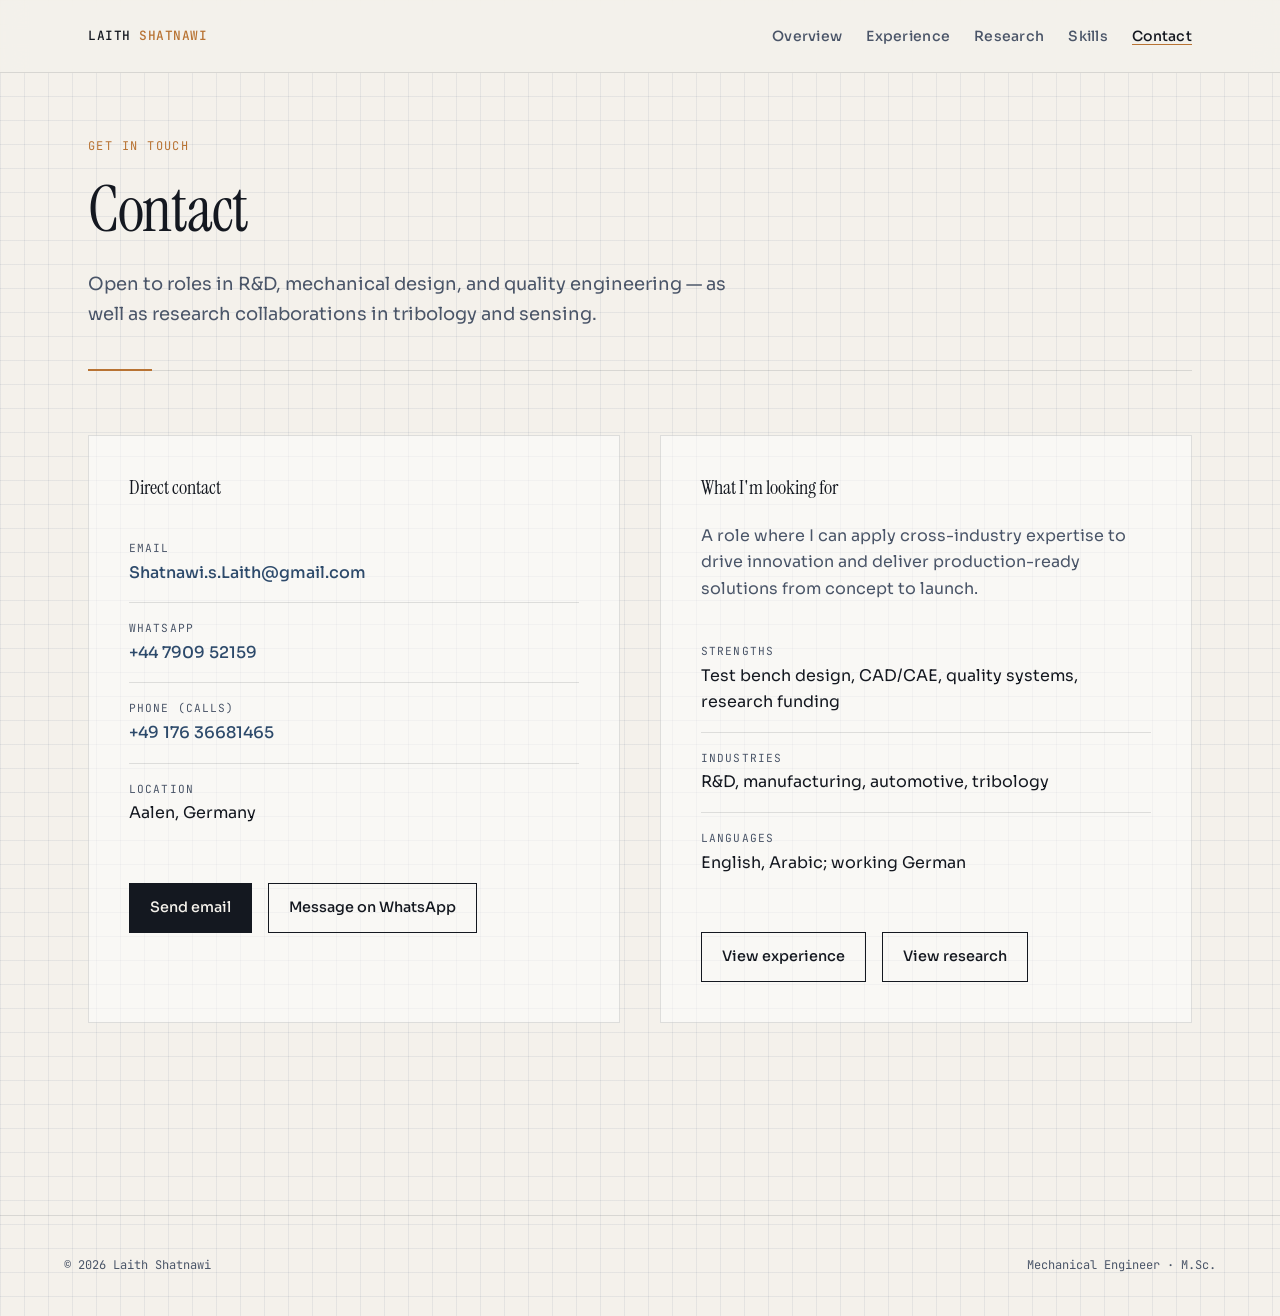
==== contact.html @ d7bf0894 "Add multi-page engineering profile site from CV content. Static HTML/CSS site with overview, experie" ====
<!DOCTYPE html>
<html lang="en">
<head>
  <meta charset="UTF-8">
  <meta name="viewport" content="width=device-width, initial-scale=1.0">
  <meta name="description" content="Contact Laith Shatnawi — Senior Mechanical Engineer based in Aalen, Germany.">
  <title>Contact — Laith Shatnawi</title>
  <link rel="preconnect" href="https://fonts.googleapis.com">
  <link rel="preconnect" href="https://fonts.gstatic.com" crossorigin>
  <link href="https://fonts.googleapis.com/css2?family=Instrument+Serif:ital@0;1&family=JetBrains+Mono:wght@400;500&family=Sora:wght@400;500;600&display=swap" rel="stylesheet">
  <link rel="stylesheet" href="css/styles.css">
</head>
<body>
  <a class="skip-link" href="#main">Skip to content</a>

  <header class="site-header">
    <div class="nav-inner">
      <a class="logo" href="index.html">Laith <span>Shatnawi</span></a>
      <button class="nav-toggle" aria-expanded="false" aria-controls="site-nav">Menu</button>
      <nav class="site-nav" id="site-nav" aria-label="Main">
        <ul>
          <li><a href="index.html">Overview</a></li>
          <li><a href="experience.html">Experience</a></li>
          <li><a href="research.html">Research</a></li>
          <li><a href="skills.html">Skills</a></li>
          <li><a href="contact.html" aria-current="page">Contact</a></li>
        </ul>
      </nav>
    </div>
  </header>

  <main id="main">
    <header class="page-header reveal">
      <p class="eyebrow">Get in touch</p>
      <h1>Contact</h1>
      <p class="lead">Open to roles in R&amp;D, mechanical design, and quality engineering — as well as research collaborations in tribology and sensing.</p>
    </header>

    <div class="contact-grid reveal">
      <div class="contact-card">
        <h3>Direct contact</h3>
        <ul class="contact-list">
          <li>
            <span class="contact-label">Email</span>
            <span class="contact-value"><a href="mailto:Shatnawi.s.Laith@gmail.com">Shatnawi.s.Laith@gmail.com</a></span>
          </li>
          <li>
            <span class="contact-label">WhatsApp</span>
            <span class="contact-value"><a href="https://wa.me/790952159">+44 7909 52159</a></span>
          </li>
          <li>
            <span class="contact-label">Phone (calls)</span>
            <span class="contact-value"><a href="tel:+4917636681465">+49 176 36681465</a></span>
          </li>
          <li>
            <span class="contact-label">Location</span>
            <span class="contact-value">Aalen, Germany</span>
          </li>
        </ul>
        <div class="cta-row">
          <a class="btn" href="mailto:Shatnawi.s.Laith@gmail.com">Send email</a>
          <a class="btn btn-outline" href="https://wa.me/790952159" target="_blank" rel="noopener noreferrer">Message on WhatsApp</a>
        </div>
      </div>

      <div class="contact-card">
        <h3>What I'm looking for</h3>
        <p style="color: var(--ink-muted); margin: 0 0 var(--space-md);">A role where I can apply cross-industry expertise to drive innovation and deliver production-ready solutions from concept to launch.</p>
        <ul class="contact-list">
          <li>
            <span class="contact-label">Strengths</span>
            <span class="contact-value">Test bench design, CAD/CAE, quality systems, research funding</span>
          </li>
          <li>
            <span class="contact-label">Industries</span>
            <span class="contact-value">R&amp;D, manufacturing, automotive, tribology</span>
          </li>
          <li>
            <span class="contact-label">Languages</span>
            <span class="contact-value">English, Arabic; working German</span>
          </li>
        </ul>
        <div class="cta-row">
          <a class="btn btn-outline" href="experience.html">View experience</a>
          <a class="btn btn-outline" href="research.html">View research</a>
        </div>
      </div>
    </div>
  </main>

  <footer class="site-footer">
    <div class="footer-inner">
      <span>© 2026 Laith Shatnawi</span>
      <span>Mechanical Engineer · M.Sc.</span>
    </div>
  </footer>

  <script src="js/main.js"></script>
</body>
</html>
---- css/styles.css ----
/* Laith Shatnawi — Engineering Profile */

:root {
  --ink: #141820;
  --ink-muted: #4a5568;
  --paper: #f4f1eb;
  --paper-warm: #ebe6dc;
  --steel: #2d4a6b;
  --steel-light: #3d6289;
  --copper: #b87333;
  --copper-soft: #d4955a;
  --grid: rgba(45, 74, 107, 0.08);
  --line: rgba(20, 24, 32, 0.12);
  --focus: #2d6cdf;

  --font-display: "Instrument Serif", Georgia, serif;
  --font-body: "Sora", system-ui, sans-serif;
  --font-mono: "JetBrains Mono", ui-monospace, monospace;

  --space-xs: 0.5rem;
  --space-sm: 1rem;
  --space-md: 1.5rem;
  --space-lg: 2.5rem;
  --space-xl: 4rem;
  --space-2xl: 6rem;

  --radius: 2px;
  --max-width: 72rem;
  --nav-height: 4.5rem;
}

*, *::before, *::after { box-sizing: border-box; }

html {
  scroll-behavior: smooth;
  font-size: 100%;
}

@media (prefers-reduced-motion: reduce) {
  html { scroll-behavior: auto; }
  *, *::before, *::after {
    animation-duration: 0.01ms !important;
    animation-iteration-count: 1 !important;
    transition-duration: 0.01ms !important;
  }
}

body {
  margin: 0;
  font-family: var(--font-body);
  font-size: 1rem;
  line-height: 1.65;
  color: var(--ink);
  background-color: var(--paper);
  background-image:
    linear-gradient(var(--grid) 1px, transparent 1px),
    linear-gradient(90deg, var(--grid) 1px, transparent 1px);
  background-size: 24px 24px;
  min-height: 100vh;
}

img { max-width: 100%; height: auto; display: block; }

a {
  color: var(--steel);
  text-decoration-thickness: 1px;
  text-underline-offset: 3px;
  transition: color 0.2s ease;
}

a:hover { color: var(--copper); }

a:focus-visible,
button:focus-visible {
  outline: 2px solid var(--focus);
  outline-offset: 3px;
}

.skip-link {
  position: absolute;
  top: -100%;
  left: var(--space-sm);
  padding: var(--space-xs) var(--space-sm);
  background: var(--ink);
  color: var(--paper);
  z-index: 1000;
}

.skip-link:focus { top: var(--space-sm); }

/* Navigation */
.site-header {
  position: sticky;
  top: 0;
  z-index: 100;
  background: rgba(244, 241, 235, 0.92);
  backdrop-filter: blur(12px);
  border-bottom: 1px solid var(--line);
}

.nav-inner {
  max-width: var(--max-width);
  margin: 0 auto;
  padding: 0 var(--space-md);
  height: var(--nav-height);
  display: flex;
  align-items: center;
  justify-content: space-between;
  gap: var(--space-md);
}

.logo {
  font-family: var(--font-mono);
  font-size: 0.8rem;
  font-weight: 500;
  letter-spacing: 0.04em;
  text-transform: uppercase;
  color: var(--ink);
  text-decoration: none;
}

.logo span { color: var(--copper); }

.site-nav ul {
  display: flex;
  gap: var(--space-md);
  list-style: none;
  margin: 0;
  padding: 0;
}

.site-nav a {
  font-size: 0.875rem;
  font-weight: 500;
  text-decoration: none;
  color: var(--ink-muted);
  letter-spacing: 0.02em;
}

.site-nav a[aria-current="page"],
.site-nav a:hover {
  color: var(--ink);
}

.site-nav a[aria-current="page"] {
  text-decoration: underline;
  text-decoration-color: var(--copper);
}

.nav-toggle {
  display: none;
  background: none;
  border: 1px solid var(--line);
  padding: 0.5rem 0.75rem;
  font-family: var(--font-mono);
  font-size: 0.75rem;
  cursor: pointer;
  color: var(--ink);
}

/* Layout */
main {
  max-width: var(--max-width);
  margin: 0 auto;
  padding: var(--space-xl) var(--space-md) var(--space-2xl);
}

.page-header {
  margin-bottom: var(--space-xl);
  padding-bottom: var(--space-lg);
  border-bottom: 1px solid var(--line);
  position: relative;
}

.page-header::after {
  content: "";
  position: absolute;
  bottom: -1px;
  left: 0;
  width: 4rem;
  height: 2px;
  background: var(--copper);
}

.eyebrow {
  font-family: var(--font-mono);
  font-size: 0.75rem;
  letter-spacing: 0.12em;
  text-transform: uppercase;
  color: var(--copper);
  margin: 0 0 var(--space-sm);
}

h1, h2, h3 {
  font-family: var(--font-display);
  font-weight: 400;
  line-height: 1.15;
  margin: 0 0 var(--space-sm);
}

h1 {
  font-size: clamp(2.5rem, 6vw, 4rem);
  letter-spacing: -0.02em;
}

h2 { font-size: clamp(1.5rem, 3vw, 2rem); }
h3 { font-size: 1.25rem; }

.lead {
  font-size: 1.125rem;
  color: var(--ink-muted);
  max-width: 42rem;
  margin: var(--space-md) 0 0;
}

/* Hero */
.hero {
  display: grid;
  grid-template-columns: 1fr;
  gap: var(--space-xl);
  margin-bottom: var(--space-2xl);
}

@media (min-width: 768px) {
  .hero {
    grid-template-columns: 1.2fr 0.8fr;
    align-items: end;
  }
}

.hero-meta {
  font-family: var(--font-mono);
  font-size: 0.8rem;
  color: var(--ink-muted);
  display: flex;
  flex-wrap: wrap;
  gap: var(--space-sm) var(--space-md);
  margin-top: var(--space-lg);
}

.hero-meta a { text-decoration: none; }
.hero-meta a:hover { text-decoration: underline; }

.spec-card {
  background: var(--ink);
  color: var(--paper);
  padding: var(--space-lg);
  position: relative;
}

.spec-card::before {
  content: "SPEC";
  position: absolute;
  top: var(--space-sm);
  right: var(--space-sm);
  font-family: var(--font-mono);
  font-size: 0.65rem;
  letter-spacing: 0.15em;
  opacity: 0.4;
}

.spec-card dl {
  margin: 0;
  display: grid;
  gap: var(--space-sm);
}

.spec-card dt {
  font-family: var(--font-mono);
  font-size: 0.7rem;
  letter-spacing: 0.1em;
  text-transform: uppercase;
  opacity: 0.55;
}

.spec-card dd {
  margin: 0;
  font-size: 0.95rem;
}

/* Stats row */
.stats {
  display: grid;
  grid-template-columns: repeat(auto-fit, minmax(10rem, 1fr));
  gap: 1px;
  background: var(--line);
  border: 1px solid var(--line);
  margin-bottom: var(--space-2xl);
}

.stat {
  background: var(--paper);
  padding: var(--space-md);
}

.stat-value {
  font-family: var(--font-display);
  font-size: 2.25rem;
  color: var(--steel);
  line-height: 1;
}

.stat-label {
  font-family: var(--font-mono);
  font-size: 0.7rem;
  letter-spacing: 0.08em;
  text-transform: uppercase;
  color: var(--ink-muted);
  margin-top: var(--space-xs);
}

/* Cards & sections */
.section { margin-bottom: var(--space-2xl); }

.section-title {
  display: flex;
  align-items: baseline;
  gap: var(--space-sm);
  margin-bottom: var(--space-lg);
}

.section-title .index {
  font-family: var(--font-mono);
  font-size: 0.75rem;
  color: var(--copper);
}

.card-grid {
  display: grid;
  gap: var(--space-md);
}

@media (min-width: 640px) {
  .card-grid { grid-template-columns: repeat(2, 1fr); }
}

.card {
  background: rgba(255, 255, 255, 0.5);
  border: 1px solid var(--line);
  padding: var(--space-md);
  transition: border-color 0.2s ease, transform 0.2s ease;
}

.card:hover {
  border-color: var(--steel-light);
  transform: translateY(-2px);
}

.card h3 { margin-bottom: var(--space-xs); }

.card-meta {
  font-family: var(--font-mono);
  font-size: 0.75rem;
  color: var(--copper);
  margin-bottom: var(--space-sm);
}

.card p {
  margin: 0;
  font-size: 0.95rem;
  color: var(--ink-muted);
}

.card-link {
  display: inline-block;
  margin-top: var(--space-sm);
  font-size: 0.875rem;
  font-weight: 500;
  text-decoration: none;
}

/* Timeline */
.timeline {
  position: relative;
  padding-left: var(--space-lg);
}

.timeline::before {
  content: "";
  position: absolute;
  left: 0;
  top: 0;
  bottom: 0;
  width: 1px;
  background: linear-gradient(to bottom, var(--copper), var(--line));
}

.timeline-item {
  position: relative;
  padding-bottom: var(--space-xl);
}

.timeline-item::before {
  content: "";
  position: absolute;
  left: calc(-1 * var(--space-lg) - 4px);
  top: 0.4rem;
  width: 9px;
  height: 9px;
  background: var(--paper);
  border: 2px solid var(--copper);
  border-radius: 50%;
}

.timeline-header {
  display: flex;
  flex-wrap: wrap;
  align-items: baseline;
  gap: var(--space-xs) var(--space-md);
  margin-bottom: var(--space-sm);
}

.timeline-header h2 { margin: 0; }

.timeline-date {
  font-family: var(--font-mono);
  font-size: 0.8rem;
  color: var(--ink-muted);
}

.timeline-location {
  font-size: 0.9rem;
  color: var(--steel);
  margin-bottom: var(--space-sm);
}

.timeline ul {
  margin: 0;
  padding-left: 1.25rem;
  color: var(--ink-muted);
}

.timeline li { margin-bottom: 0.5rem; }

/* Publications */
.pub-list { list-style: none; padding: 0; margin: 0; }

.pub-item {
  padding: var(--space-md) 0;
  border-bottom: 1px solid var(--line);
}

.pub-item:first-child { padding-top: 0; }

.pub-title {
  font-weight: 500;
  margin-bottom: var(--space-xs);
  line-height: 1.4;
}

.pub-meta {
  font-family: var(--font-mono);
  font-size: 0.75rem;
  color: var(--ink-muted);
}

.pub-item a {
  font-size: 0.85rem;
  word-break: break-all;
}

/* Skills */
.skill-groups {
  display: grid;
  gap: var(--space-lg);
}

@media (min-width: 640px) {
  .skill-groups { grid-template-columns: repeat(2, 1fr); }
}

.skill-group h3 {
  font-family: var(--font-mono);
  font-size: 0.8rem;
  letter-spacing: 0.08em;
  text-transform: uppercase;
  color: var(--copper);
  margin-bottom: var(--space-sm);
  padding-bottom: var(--space-xs);
  border-bottom: 1px solid var(--line);
}

.skill-tags {
  display: flex;
  flex-wrap: wrap;
  gap: 0.5rem;
  list-style: none;
  padding: 0;
  margin: 0;
}

.skill-tags li {
  font-size: 0.875rem;
  padding: 0.35rem 0.75rem;
  background: rgba(255, 255, 255, 0.6);
  border: 1px solid var(--line);
}

.cert-list { list-style: none; padding: 0; margin: 0; }

.cert-list li {
  padding: var(--space-md);
  border: 1px solid var(--line);
  margin-bottom: var(--space-sm);
  background: rgba(255, 255, 255, 0.4);
}

.cert-list strong { display: block; margin-bottom: 0.25rem; }

.cert-list span {
  font-size: 0.9rem;
  color: var(--ink-muted);
}

/* Contact */
.contact-grid {
  display: grid;
  gap: var(--space-lg);
}

@media (min-width: 640px) {
  .contact-grid { grid-template-columns: 1fr 1fr; }
}

.contact-card {
  padding: var(--space-lg);
  border: 1px solid var(--line);
  background: rgba(255, 255, 255, 0.5);
}

.contact-card h3 { margin-bottom: var(--space-md); }

.contact-list {
  list-style: none;
  padding: 0;
  margin: 0;
}

.contact-list li {
  padding: var(--space-sm) 0;
  border-bottom: 1px solid var(--line);
  display: flex;
  flex-direction: column;
  gap: 0.15rem;
}

.contact-list li:last-child { border-bottom: none; }

.contact-label {
  font-family: var(--font-mono);
  font-size: 0.7rem;
  letter-spacing: 0.1em;
  text-transform: uppercase;
  color: var(--ink-muted);
}

.contact-value {
  font-size: 1rem;
}

.contact-value a { text-decoration: none; font-weight: 500; }

.cta-row {
  display: flex;
  flex-wrap: wrap;
  gap: var(--space-sm);
  margin-top: var(--space-lg);
}

.btn {
  display: inline-flex;
  align-items: center;
  gap: 0.5rem;
  padding: 0.75rem 1.25rem;
  font-family: var(--font-body);
  font-size: 0.9rem;
  font-weight: 500;
  text-decoration: none;
  border: 1px solid var(--ink);
  background: var(--ink);
  color: var(--paper);
  cursor: pointer;
  transition: background 0.2s ease, color 0.2s ease;
}

.btn:hover {
  background: var(--steel);
  border-color: var(--steel);
  color: var(--paper);
}

.btn-outline {
  background: transparent;
  color: var(--ink);
}

.btn-outline:hover {
  background: var(--ink);
  color: var(--paper);
}

/* Footer */
.site-footer {
  border-top: 1px solid var(--line);
  padding: var(--space-lg) var(--space-md);
  margin-top: var(--space-2xl);
}

.footer-inner {
  max-width: var(--max-width);
  margin: 0 auto;
  display: flex;
  flex-wrap: wrap;
  justify-content: space-between;
  gap: var(--space-sm);
  font-family: var(--font-mono);
  font-size: 0.75rem;
  color: var(--ink-muted);
}

/* Reveal animation */
.reveal {
  opacity: 0;
  transform: translateY(1rem);
  transition: opacity 0.6s ease, transform 0.6s ease;
}

.reveal.visible {
  opacity: 1;
  transform: translateY(0);
}

/* Mobile nav */
@media (max-width: 640px) {
  .nav-toggle { display: block; }

  .site-nav {
    position: absolute;
    top: var(--nav-height);
    left: 0;
    right: 0;
    background: var(--paper);
    border-bottom: 1px solid var(--line);
    padding: var(--space-md);
    display: none;
  }

  .site-nav.open { display: block; }

  .site-nav ul {
    flex-direction: column;
    gap: var(--space-sm);
  }
}
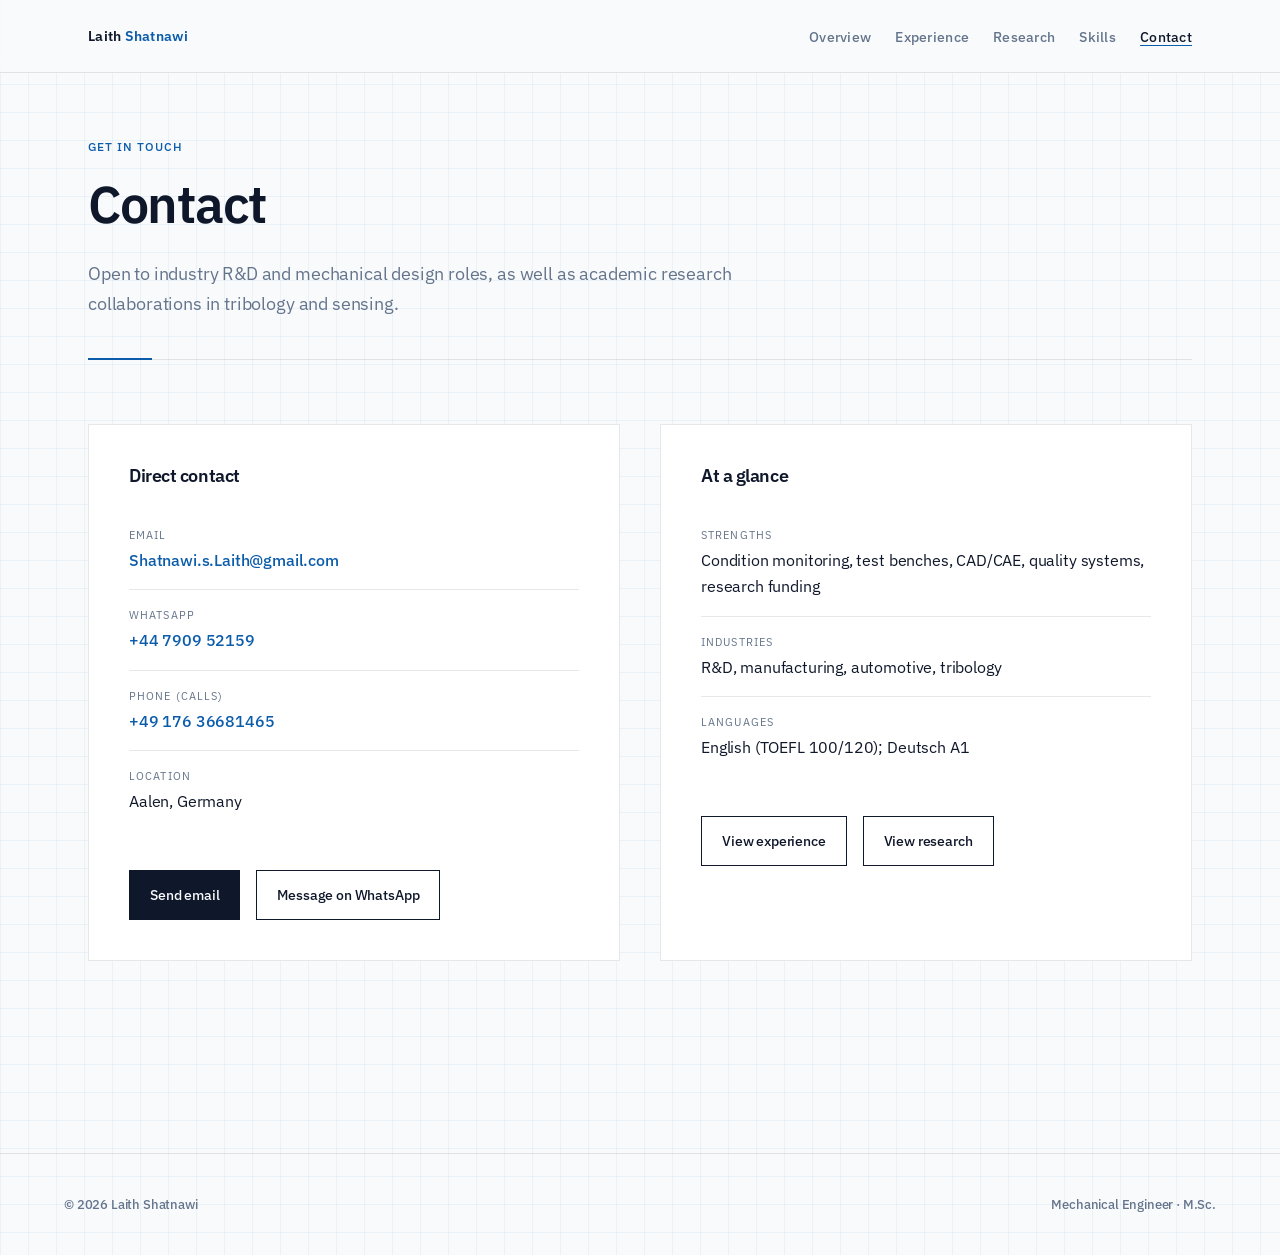
==== commit a89ebbc3: "Rebuild profile for fast overview with scientific light theme. Replace photo placeholders with role " ====
--- a/contact.html
+++ b/contact.html
@@ -3,11 +3,11 @@
 <head>
   <meta charset="UTF-8">
   <meta name="viewport" content="width=device-width, initial-scale=1.0">
-  <meta name="description" content="Contact Laith Shatnawi — Senior Mechanical Engineer based in Aalen, Germany.">
+  <meta name="description" content="Contact Laith Shatnawi — Mechanical Engineer based in Aalen, Germany.">
   <title>Contact — Laith Shatnawi</title>
   <link rel="preconnect" href="https://fonts.googleapis.com">
   <link rel="preconnect" href="https://fonts.gstatic.com" crossorigin>
-  <link href="https://fonts.googleapis.com/css2?family=Instrument+Serif:ital@0;1&family=JetBrains+Mono:wght@400;500&family=Sora:wght@400;500;600&display=swap" rel="stylesheet">
+  <link href="https://fonts.googleapis.com/css2?family=IBM+Plex+Sans:ital,wght@0,400;0,500;0,600;0,700;1,400&display=swap" rel="stylesheet">
   <link rel="stylesheet" href="css/styles.css">
 </head>
 <body>
@@ -33,7 +33,7 @@
     <header class="page-header reveal">
       <p class="eyebrow">Get in touch</p>
       <h1>Contact</h1>
-      <p class="lead">Open to roles in R&amp;D, mechanical design, and quality engineering — as well as research collaborations in tribology and sensing.</p>
+      <p class="lead">Open to industry R&amp;D and mechanical design roles, as well as academic research collaborations in tribology and sensing.</p>
     </header>
 
     <div class="contact-grid reveal">
@@ -64,12 +64,11 @@
       </div>
 
       <div class="contact-card">
-        <h3>What I'm looking for</h3>
-        <p style="color: var(--ink-muted); margin: 0 0 var(--space-md);">A role where I can apply cross-industry expertise to drive innovation and deliver production-ready solutions from concept to launch.</p>
+        <h3>At a glance</h3>
         <ul class="contact-list">
           <li>
             <span class="contact-label">Strengths</span>
-            <span class="contact-value">Test bench design, CAD/CAE, quality systems, research funding</span>
+            <span class="contact-value">Condition monitoring, test benches, CAD/CAE, quality systems, research funding</span>
           </li>
           <li>
             <span class="contact-label">Industries</span>
@@ -77,7 +76,7 @@
           </li>
           <li>
             <span class="contact-label">Languages</span>
-            <span class="contact-value">English, Arabic; working German</span>
+            <span class="contact-value">English (TOEFL 100/120); Deutsch A1</span>
           </li>
         </ul>
         <div class="cta-row">
--- a/css/styles.css
+++ b/css/styles.css
@@ -1,21 +1,22 @@
 /* Laith Shatnawi — Engineering Profile */
 
 :root {
-  --ink: #141820;
-  --ink-muted: #4a5568;
-  --paper: #f4f1eb;
-  --paper-warm: #ebe6dc;
-  --steel: #2d4a6b;
-  --steel-light: #3d6289;
-  --copper: #b87333;
-  --copper-soft: #d4955a;
-  --grid: rgba(45, 74, 107, 0.08);
-  --line: rgba(20, 24, 32, 0.12);
-  --focus: #2d6cdf;
-
-  --font-display: "Instrument Serif", Georgia, serif;
-  --font-body: "Sora", system-ui, sans-serif;
-  --font-mono: "JetBrains Mono", ui-monospace, monospace;
+  --ink: #0f172a;
+  --ink-muted: #64748b;
+  --paper: #f8fafc;
+  --paper-warm: #f1f5f9;
+  --steel: #0b5cab;
+  --steel-light: #1a73c7;
+  --copper: #0b5cab;
+  --copper-soft: #3b82c4;
+  --grid: rgba(11, 92, 171, 0.055);
+  --line: rgba(15, 23, 42, 0.1);
+  --focus: #0b5cab;
+  --surface: #ffffff;
+
+  --font-display: "IBM Plex Sans", "Helvetica Neue", Helvetica, Arial, sans-serif;
+  --font-body: "IBM Plex Sans", "Helvetica Neue", Helvetica, Arial, sans-serif;
+  --font-mono: "IBM Plex Sans", "Helvetica Neue", Helvetica, Arial, sans-serif;
 
   --space-xs: 0.5rem;
   --space-sm: 1rem;
@@ -49,13 +50,15 @@
   margin: 0;
   font-family: var(--font-body);
   font-size: 1rem;
+  font-weight: 400;
   line-height: 1.65;
+  letter-spacing: -0.01em;
   color: var(--ink);
   background-color: var(--paper);
   background-image:
     linear-gradient(var(--grid) 1px, transparent 1px),
     linear-gradient(90deg, var(--grid) 1px, transparent 1px);
-  background-size: 24px 24px;
+  background-size: 28px 28px;
   min-height: 100vh;
 }
 
@@ -68,7 +71,7 @@
   transition: color 0.2s ease;
 }
 
-a:hover { color: var(--copper); }
+a:hover { color: var(--steel-light); }
 
 a:focus-visible,
 button:focus-visible {
@@ -93,9 +96,13 @@
   position: sticky;
   top: 0;
   z-index: 100;
-  background: rgba(244, 241, 235, 0.92);
+  background: rgba(248, 250, 252, 0.92);
   backdrop-filter: blur(12px);
   border-bottom: 1px solid var(--line);
+}
+
+.site-header .nav-inner {
+  position: relative;
 }
 
 .nav-inner {
@@ -110,16 +117,16 @@
 }
 
 .logo {
-  font-family: var(--font-mono);
-  font-size: 0.8rem;
-  font-weight: 500;
-  letter-spacing: 0.04em;
-  text-transform: uppercase;
+  font-family: var(--font-body);
+  font-size: 0.85rem;
+  font-weight: 600;
+  letter-spacing: 0.02em;
+  text-transform: none;
   color: var(--ink);
   text-decoration: none;
 }
 
-.logo span { color: var(--copper); }
+.logo span { color: var(--steel); }
 
 .site-nav ul {
   display: flex;
@@ -152,8 +159,9 @@
   background: none;
   border: 1px solid var(--line);
   padding: 0.5rem 0.75rem;
-  font-family: var(--font-mono);
+  font-family: var(--font-body);
   font-size: 0.75rem;
+  font-weight: 500;
   cursor: pointer;
   color: var(--ink);
 }
@@ -183,28 +191,30 @@
 }
 
 .eyebrow {
-  font-family: var(--font-mono);
+  font-family: var(--font-body);
   font-size: 0.75rem;
-  letter-spacing: 0.12em;
+  font-weight: 500;
+  letter-spacing: 0.08em;
   text-transform: uppercase;
-  color: var(--copper);
+  color: var(--steel);
   margin: 0 0 var(--space-sm);
 }
 
 h1, h2, h3 {
   font-family: var(--font-display);
-  font-weight: 400;
-  line-height: 1.15;
+  font-weight: 600;
+  line-height: 1.2;
+  letter-spacing: -0.025em;
   margin: 0 0 var(--space-sm);
 }
 
 h1 {
-  font-size: clamp(2.5rem, 6vw, 4rem);
-  letter-spacing: -0.02em;
-}
-
-h2 { font-size: clamp(1.5rem, 3vw, 2rem); }
-h3 { font-size: 1.25rem; }
+  font-size: clamp(2.25rem, 5vw, 3.25rem);
+  font-weight: 600;
+}
+
+h2 { font-size: clamp(1.35rem, 2.5vw, 1.75rem); }
+h3 { font-size: 1.125rem; font-weight: 600; }
 
 .lead {
   font-size: 1.125rem;
@@ -229,8 +239,9 @@
 }
 
 .hero-meta {
-  font-family: var(--font-mono);
-  font-size: 0.8rem;
+  font-family: var(--font-body);
+  font-size: 0.85rem;
+  font-weight: 500;
   color: var(--ink-muted);
   display: flex;
   flex-wrap: wrap;
@@ -253,9 +264,10 @@
   position: absolute;
   top: var(--space-sm);
   right: var(--space-sm);
-  font-family: var(--font-mono);
+  font-family: var(--font-body);
   font-size: 0.65rem;
-  letter-spacing: 0.15em;
+  font-weight: 600;
+  letter-spacing: 0.12em;
   opacity: 0.4;
 }
 
@@ -266,9 +278,10 @@
 }
 
 .spec-card dt {
-  font-family: var(--font-mono);
+  font-family: var(--font-body);
   font-size: 0.7rem;
-  letter-spacing: 0.1em;
+  font-weight: 500;
+  letter-spacing: 0.08em;
   text-transform: uppercase;
   opacity: 0.55;
 }
@@ -289,21 +302,24 @@
 }
 
 .stat {
-  background: var(--paper);
+  background: var(--surface);
   padding: var(--space-md);
 }
 
 .stat-value {
   font-family: var(--font-display);
-  font-size: 2.25rem;
+  font-size: 2rem;
+  font-weight: 600;
+  letter-spacing: -0.03em;
   color: var(--steel);
   line-height: 1;
 }
 
 .stat-label {
-  font-family: var(--font-mono);
+  font-family: var(--font-body);
   font-size: 0.7rem;
-  letter-spacing: 0.08em;
+  font-weight: 500;
+  letter-spacing: 0.06em;
   text-transform: uppercase;
   color: var(--ink-muted);
   margin-top: var(--space-xs);
@@ -320,8 +336,9 @@
 }
 
 .section-title .index {
-  font-family: var(--font-mono);
+  font-family: var(--font-body);
   font-size: 0.75rem;
+  font-weight: 600;
   color: var(--copper);
 }
 
@@ -335,7 +352,7 @@
 }
 
 .card {
-  background: rgba(255, 255, 255, 0.5);
+  background: var(--surface);
   border: 1px solid var(--line);
   padding: var(--space-md);
   transition: border-color 0.2s ease, transform 0.2s ease;
@@ -349,8 +366,11 @@
 .card h3 { margin-bottom: var(--space-xs); }
 
 .card-meta {
-  font-family: var(--font-mono);
+  font-family: var(--font-body);
   font-size: 0.75rem;
+  font-weight: 500;
+  letter-spacing: 0.04em;
+  text-transform: uppercase;
   color: var(--copper);
   margin-bottom: var(--space-sm);
 }
@@ -413,7 +433,7 @@
 .timeline-header h2 { margin: 0; }
 
 .timeline-date {
-  font-family: var(--font-mono);
+  font-family: var(--font-body);
   font-size: 0.8rem;
   color: var(--ink-muted);
 }
@@ -449,7 +469,7 @@
 }
 
 .pub-meta {
-  font-family: var(--font-mono);
+  font-family: var(--font-body);
   font-size: 0.75rem;
   color: var(--ink-muted);
 }
@@ -470,9 +490,10 @@
 }
 
 .skill-group h3 {
-  font-family: var(--font-mono);
+  font-family: var(--font-body);
   font-size: 0.8rem;
-  letter-spacing: 0.08em;
+  font-weight: 600;
+  letter-spacing: 0.06em;
   text-transform: uppercase;
   color: var(--copper);
   margin-bottom: var(--space-sm);
@@ -492,7 +513,7 @@
 .skill-tags li {
   font-size: 0.875rem;
   padding: 0.35rem 0.75rem;
-  background: rgba(255, 255, 255, 0.6);
+  background: var(--surface);
   border: 1px solid var(--line);
 }
 
@@ -502,7 +523,7 @@
   padding: var(--space-md);
   border: 1px solid var(--line);
   margin-bottom: var(--space-sm);
-  background: rgba(255, 255, 255, 0.4);
+  background: var(--surface);
 }
 
 .cert-list strong { display: block; margin-bottom: 0.25rem; }
@@ -525,7 +546,7 @@
 .contact-card {
   padding: var(--space-lg);
   border: 1px solid var(--line);
-  background: rgba(255, 255, 255, 0.5);
+  background: var(--surface);
 }
 
 .contact-card h3 { margin-bottom: var(--space-md); }
@@ -547,7 +568,7 @@
 .contact-list li:last-child { border-bottom: none; }
 
 .contact-label {
-  font-family: var(--font-mono);
+  font-family: var(--font-body);
   font-size: 0.7rem;
   letter-spacing: 0.1em;
   text-transform: uppercase;
@@ -613,8 +634,9 @@
   flex-wrap: wrap;
   justify-content: space-between;
   gap: var(--space-sm);
-  font-family: var(--font-mono);
-  font-size: 0.75rem;
+  font-family: var(--font-body);
+  font-size: 0.8rem;
+  font-weight: 500;
   color: var(--ink-muted);
 }
 
@@ -628,6 +650,223 @@
 .reveal.visible {
   opacity: 1;
   transform: translateY(0);
+}
+
+/* Overview hero */
+.hero-overview {
+  margin-bottom: var(--space-xl);
+  padding-bottom: var(--space-lg);
+  border-bottom: 1px solid var(--line);
+  position: relative;
+}
+
+.hero-overview::after {
+  content: "";
+  position: absolute;
+  bottom: -1px;
+  left: 0;
+  width: 4rem;
+  height: 2px;
+  background: var(--copper);
+}
+
+.hero-overview h1 {
+  margin-bottom: var(--space-sm);
+}
+
+.section-links {
+  display: flex;
+  flex-wrap: wrap;
+  gap: var(--space-sm) var(--space-md);
+  margin-top: var(--space-lg);
+  font-size: 0.9rem;
+  font-weight: 500;
+}
+
+.section-links a { text-decoration: none; }
+.section-links a:hover { text-decoration: underline; }
+
+.overview-split {
+  display: grid;
+  gap: var(--space-lg);
+}
+
+@media (min-width: 900px) {
+  .overview-split {
+    grid-template-columns: 1.4fr 0.9fr;
+    align-items: start;
+  }
+}
+
+/* Role overview cards */
+.role-grid {
+  display: grid;
+  gap: var(--space-md);
+}
+
+@media (min-width: 720px) {
+  .role-grid { grid-template-columns: repeat(2, 1fr); }
+}
+
+.role-card {
+  display: flex;
+  flex-direction: column;
+  text-decoration: none;
+  color: inherit;
+  background: var(--surface);
+  border: 1px solid var(--line);
+  overflow: hidden;
+  transition: border-color 0.2s ease, transform 0.2s ease;
+}
+
+.role-card:hover {
+  border-color: var(--steel-light);
+  transform: translateY(-3px);
+  color: inherit;
+}
+
+.role-card img {
+  width: 100%;
+  height: 11rem;
+  object-fit: cover;
+}
+
+.role-card__body {
+  padding: var(--space-md);
+  display: flex;
+  flex-direction: column;
+  gap: 0.35rem;
+  flex: 1;
+}
+
+.role-card__meta {
+  font-family: var(--font-body);
+  font-size: 0.7rem;
+  font-weight: 500;
+  letter-spacing: 0.06em;
+  text-transform: uppercase;
+  color: var(--copper);
+  margin: 0;
+}
+
+.role-card h3 {
+  margin: 0;
+  font-size: 1.35rem;
+}
+
+.role-card__org {
+  font-size: 0.9rem;
+  color: var(--steel);
+  margin: 0 0 0.35rem;
+  font-weight: 500;
+}
+
+.role-card__body > p:last-child {
+  margin: 0;
+  font-size: 0.9rem;
+  color: var(--ink-muted);
+  line-height: 1.5;
+}
+
+/* Focus strip */
+.focus-strip {
+  display: grid;
+  gap: var(--space-md);
+}
+
+@media (min-width: 768px) {
+  .focus-strip { grid-template-columns: repeat(3, 1fr); }
+}
+
+.focus-item {
+  border: 1px solid var(--line);
+  background: var(--surface);
+  overflow: hidden;
+}
+
+.focus-item img {
+  width: 100%;
+  height: 9rem;
+  object-fit: cover;
+}
+
+.focus-item > div {
+  padding: var(--space-md);
+}
+
+.focus-item h3 {
+  margin-bottom: 0.35rem;
+  font-size: 1.15rem;
+}
+
+.focus-item p {
+  margin: 0;
+  font-size: 0.9rem;
+  color: var(--ink-muted);
+}
+
+/* Experience detail blocks */
+.exp-block {
+  display: grid;
+  gap: var(--space-md);
+  margin-bottom: var(--space-2xl);
+  padding-bottom: var(--space-xl);
+  border-bottom: 1px solid var(--line);
+  scroll-margin-top: calc(var(--nav-height) + 1rem);
+}
+
+@media (min-width: 800px) {
+  .exp-block {
+    grid-template-columns: 0.9fr 1.2fr;
+    gap: var(--space-lg);
+    align-items: start;
+  }
+}
+
+.exp-block__media {
+  border: 1px solid var(--line);
+  overflow: hidden;
+  background: var(--paper-warm);
+}
+
+.exp-block__media img {
+  width: 100%;
+  height: 100%;
+  min-height: 14rem;
+  object-fit: cover;
+}
+
+.exp-intro {
+  color: var(--ink);
+  font-weight: 500;
+  margin: 0 0 var(--space-sm);
+}
+
+.exp-block ul {
+  margin: 0;
+  padding-left: 1.25rem;
+  color: var(--ink-muted);
+}
+
+.exp-block li { margin-bottom: 0.45rem; }
+
+.title-alt {
+  font-family: var(--font-body);
+  font-size: 0.85rem;
+  font-weight: 500;
+  color: var(--ink-muted);
+  letter-spacing: 0;
+}
+
+.pub-badge {
+  display: inline-block;
+  font-family: var(--font-body);
+  font-size: 0.65rem;
+  font-weight: 600;
+  letter-spacing: 0.08em;
+  text-transform: uppercase;
+  color: var(--copper);
+  margin: 0 0 0.35rem;
 }
 
 /* Mobile nav */
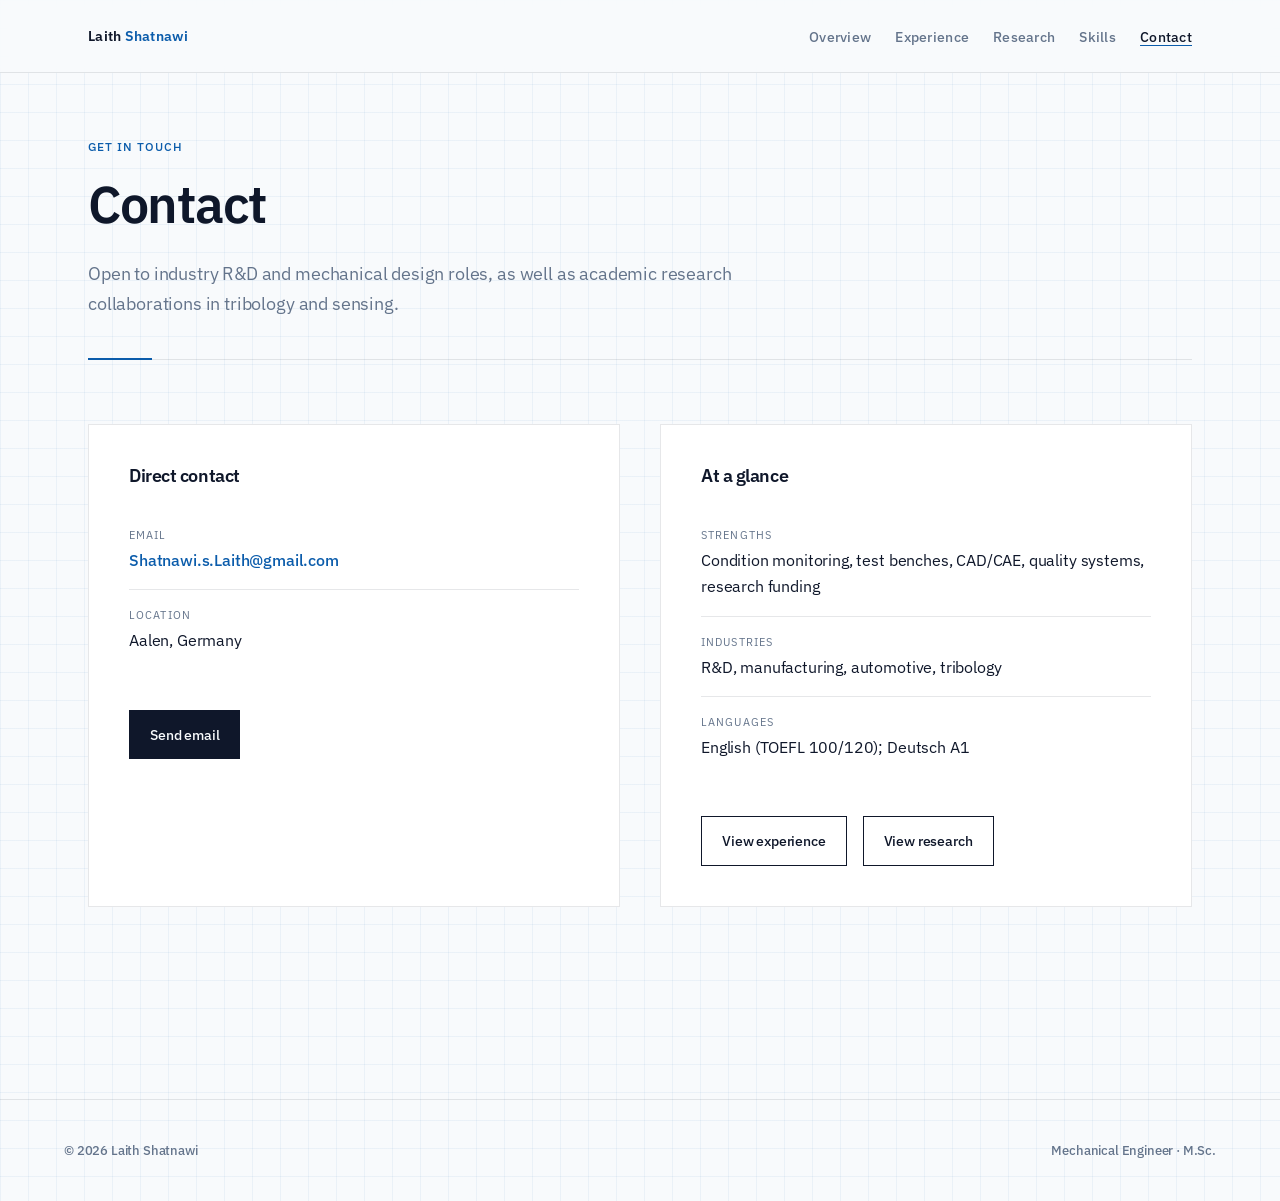
==== commit 0e6ada82: "Present homepage as a classic CV with click-through detail. Remove phone numbers, swap the CAD focus" ====
--- a/contact.html
+++ b/contact.html
@@ -45,21 +45,12 @@
             <span class="contact-value"><a href="mailto:Shatnawi.s.Laith@gmail.com">Shatnawi.s.Laith@gmail.com</a></span>
           </li>
           <li>
-            <span class="contact-label">WhatsApp</span>
-            <span class="contact-value"><a href="https://wa.me/790952159">+44 7909 52159</a></span>
-          </li>
-          <li>
-            <span class="contact-label">Phone (calls)</span>
-            <span class="contact-value"><a href="tel:+4917636681465">+49 176 36681465</a></span>
-          </li>
-          <li>
             <span class="contact-label">Location</span>
             <span class="contact-value">Aalen, Germany</span>
           </li>
         </ul>
         <div class="cta-row">
           <a class="btn" href="mailto:Shatnawi.s.Laith@gmail.com">Send email</a>
-          <a class="btn btn-outline" href="https://wa.me/790952159" target="_blank" rel="noopener noreferrer">Message on WhatsApp</a>
         </div>
       </div>
 
--- a/css/styles.css
+++ b/css/styles.css
@@ -869,6 +869,190 @@
   margin: 0 0 0.35rem;
 }
 
+/* CV-style overview */
+.cv-main {
+  max-width: 52rem;
+}
+
+.cv-header {
+  display: grid;
+  gap: var(--space-lg);
+  margin-bottom: var(--space-xl);
+  padding-bottom: var(--space-lg);
+  border-bottom: 1px solid var(--line);
+  position: relative;
+}
+
+.cv-header::after {
+  content: "";
+  position: absolute;
+  bottom: -1px;
+  left: 0;
+  width: 4rem;
+  height: 2px;
+  background: var(--copper);
+}
+
+.cv-title {
+  margin: 0 0 var(--space-sm);
+  font-size: 1.05rem;
+  font-weight: 500;
+  color: var(--steel);
+}
+
+.cv-header .lead {
+  margin-top: var(--space-sm);
+  font-size: 1rem;
+}
+
+.cv-meta {
+  list-style: none;
+  margin: 0;
+  padding: var(--space-md);
+  background: var(--surface);
+  border: 1px solid var(--line);
+  display: grid;
+  gap: 0.65rem;
+}
+
+.cv-meta li {
+  font-size: 0.9rem;
+  color: var(--ink);
+  display: grid;
+  gap: 0.15rem;
+}
+
+.cv-meta span {
+  font-size: 0.7rem;
+  font-weight: 600;
+  letter-spacing: 0.06em;
+  text-transform: uppercase;
+  color: var(--ink-muted);
+}
+
+@media (min-width: 720px) {
+  .cv-header {
+    grid-template-columns: 1.5fr 0.9fr;
+    align-items: start;
+  }
+}
+
+.cv-section {
+  margin-bottom: var(--space-xl);
+}
+
+.cv-section__head {
+  display: flex;
+  flex-wrap: wrap;
+  align-items: baseline;
+  justify-content: space-between;
+  gap: var(--space-sm);
+  margin-bottom: var(--space-md);
+  padding-bottom: var(--space-xs);
+  border-bottom: 1px solid var(--line);
+}
+
+.cv-section__head h2 {
+  margin: 0;
+  font-size: 1.15rem;
+  font-weight: 600;
+  letter-spacing: 0.02em;
+  text-transform: uppercase;
+  color: var(--ink);
+}
+
+.cv-more {
+  font-size: 0.85rem;
+  font-weight: 500;
+  text-decoration: none;
+}
+
+.cv-list {
+  list-style: none;
+  margin: 0;
+  padding: 0;
+}
+
+.cv-list > li {
+  padding: var(--space-md) 0;
+  border-bottom: 1px solid var(--line);
+}
+
+.cv-list > li:last-child { border-bottom: none; }
+
+.cv-list__top {
+  display: flex;
+  flex-wrap: wrap;
+  align-items: baseline;
+  justify-content: space-between;
+  gap: 0.35rem var(--space-md);
+  margin-bottom: 0.25rem;
+}
+
+.cv-list__top h3 {
+  margin: 0;
+  font-size: 1.05rem;
+  font-weight: 600;
+}
+
+.cv-list__date {
+  font-size: 0.8rem;
+  font-weight: 500;
+  color: var(--ink-muted);
+  white-space: nowrap;
+}
+
+.cv-list__org {
+  margin: 0 0 0.35rem;
+  font-size: 0.9rem;
+  font-weight: 500;
+  color: var(--steel);
+}
+
+.cv-list__summary {
+  margin: 0;
+  font-size: 0.9rem;
+  color: var(--ink-muted);
+  line-height: 1.5;
+}
+
+.cv-skills {
+  display: grid;
+  gap: 0.5rem;
+}
+
+.cv-skills p {
+  margin: 0;
+  font-size: 0.9rem;
+  color: var(--ink-muted);
+  line-height: 1.5;
+}
+
+.cv-skills strong {
+  color: var(--ink);
+  font-weight: 600;
+}
+
+.cv-pubs {
+  list-style: none;
+  margin: 0;
+  padding: 0;
+}
+
+.cv-pubs li {
+  padding: var(--space-sm) 0;
+  border-bottom: 1px solid var(--line);
+}
+
+.cv-pubs li:last-child { border-bottom: none; }
+
+.cv-pubs p {
+  margin: 0;
+  font-size: 0.9rem;
+  line-height: 1.45;
+  color: var(--ink);
+}
+
 /* Mobile nav */
 @media (max-width: 640px) {
   .nav-toggle { display: block; }
